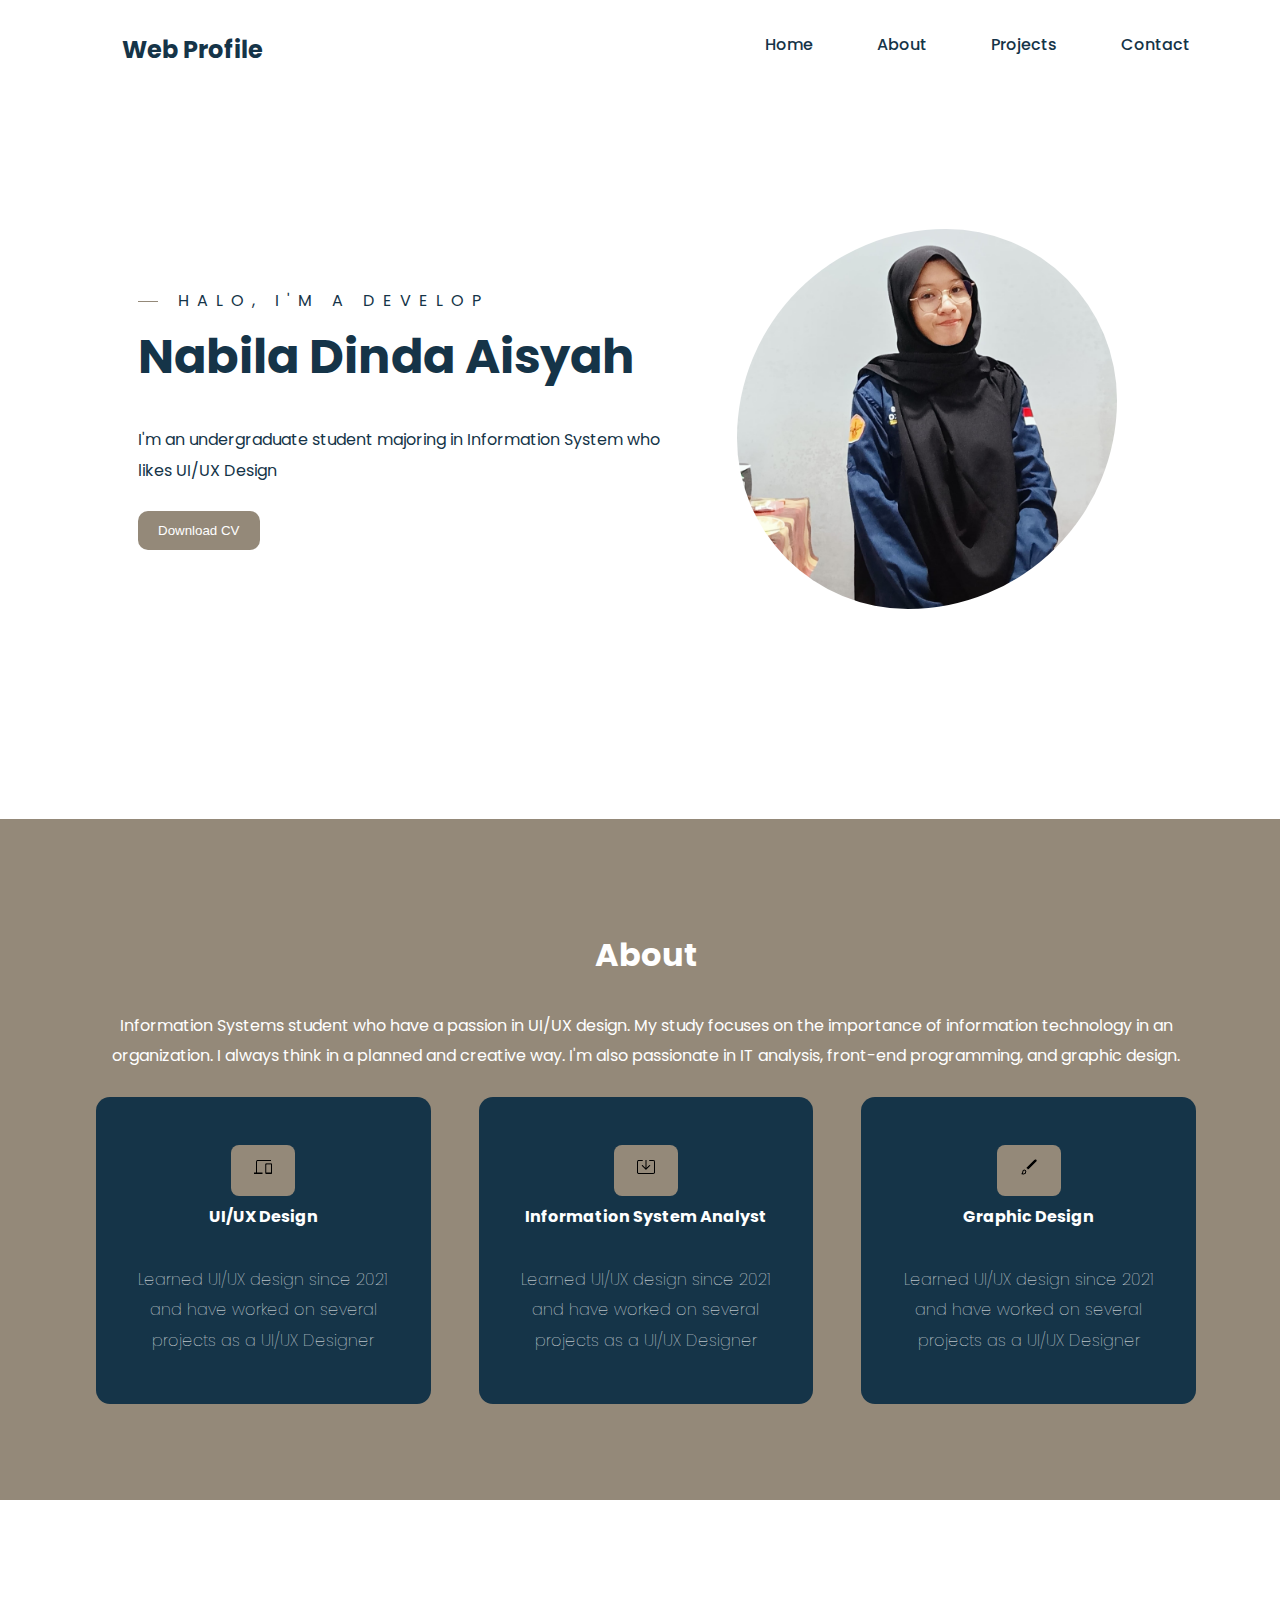
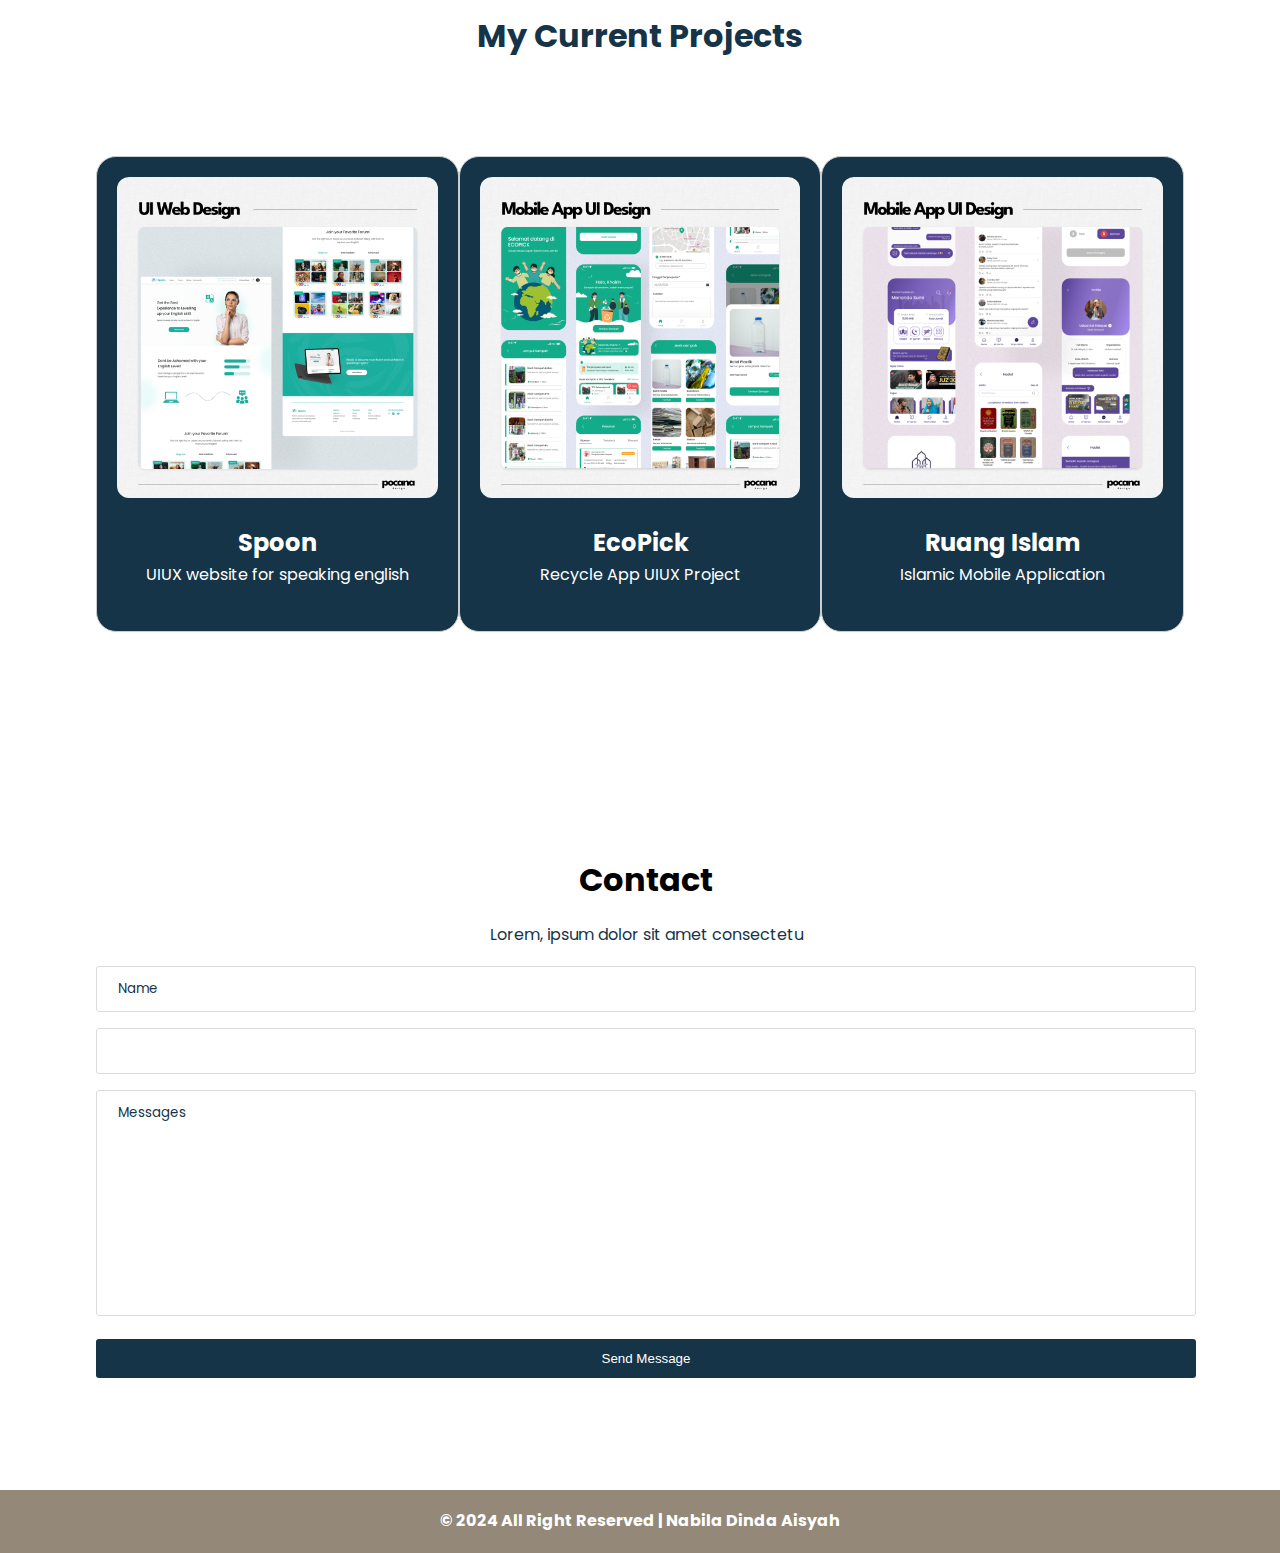
==== index.html @ 7f942146 "Initial commit" ====
<!DOCTYPE html>
<html lang="en">
  <head>
    <meta charset="UTF-8" />
    <meta name="viewport" content="width=device-width, initial-scale=1.0" />
    <title>Web Portofolio</title>
    <link rel="stylesheet" href="style.css" />
  </head>
  <body>
    <!-- Header -->
    <header>
      <div class="main-container">
        <div class="nav">
          <div class="logo">
            <a href="">Web Profile</a>
          </div>
          <nav>
            <ul>
              <li><a href="#home">Home</a></li>
              <li><a href="#about">About</a></li>
              <li><a href="#skills">Projects</a></li>
              <li><a href="#contact">Contact</a></li>
            </ul>
          </nav>
        </div>
        <section id="home">
          <div class="home-left">
            <h3 class="pre-tittle">
              Halo, I'm a <span id="typing-text"></span>
            </h3>
            <h1 class="home-name">Nabila Dinda Aisyah</h1>
            <p style="color: #153448">
              I'm an undergraduate student majoring in Information System who
              likes UI/UX Design
            </p>
            <br />
            <a href="assets/cv.pdf">
              <button class="btn">Download CV</button>
            </a>
          </div>
          <div class="home-right">
            <div class="image">
              <img src="assets/avatar.jpg" alt="avatar" />
            </div>
          </div>
        </section>
      </div>
    </header>

    <!-- End Of Header -->

    <!-- About -->
    <section id="about">
      <div class="main-container">
        <h1 class="section-title-about">About</h1>
        <p style="text-align: center">
          Information Systems student who have a passion in UI/UX design. My
          study focuses on the importance of information technology in an
          organization. I always think in a planned and creative way. I'm also
          passionate in IT analysis, front-end programming, and graphic design.
        </p>
        <br />

        <div class="grid-3">
          <!-- About 1 -->
          <div class="about">
            <div class="about-icon">
              <img src="assets/laptop.png" alt="uiux" />
            </div>
            <h4>UI/UX Design</h4>
            <p>
              Learned UI/UX design since 2021 and have worked on several
              projects as a UI/UX Designer
            </p>
          </div>

          <!-- About 2 -->
          <div class="about">
            <div class="about-icon">
              <img src="assets/sistem.png" alt="analyst" />
            </div>
            <h4>Information System Analyst</h4>
            <p>
              Learned UI/UX design since 2021 and have worked on several
              projects as a UI/UX Designer
            </p>
          </div>

          <!-- About 3 -->
          <div class="about">
            <div class="about-icon">
              <img src="assets/brush.png" alt="graphic desain" />
            </div>
            <h4>Graphic Design</h4>
            <p>
              Learned UI/UX design since 2021 and have worked on several
              projects as a UI/UX Designer
            </p>
          </div>
        </div>
      </div>
    </section>

    <!-- End Of About -->

    <!-- Projects -->
    <section id="skills">
        <h1 class="section-title-skill">My Current Projects</h1>
        <div class="container">
            <div class="card" id="card1">
              <img src="assets/2.png" alt="Project 1">
              <h2>Spoon</h2>
              <p>UIUX website for speaking english</p>
              
            </div>
            <div class="card" id="card2">
              <img src="assets/3.png" alt="Project 2">
              <h2>EcoPick</h2>
              <p>Recycle App UIUX Project</p>
            
            </div>
            <div class="card" id="card3">
              <img src="assets/4.png" alt="Project 3">
              <h2>Ruang Islam</h2>
              <p>Islamic Mobile Application</p>

            </div>
          </div>
    </section>

    <!-- End Of Projects -->

    <!-- Contact -->
    <section id="contact">
        <div class="contact main-container">
            <div style="text-align: center;" class="tulisan">
            <h1>Contact</h1>
            <p style="color: #153448;">Lorem, ipsum dolor sit amet consectetu</p>
        </div>
        <form class="contact-form">
            <div>
                <input type="text" name="name" placeholder="Name">
            </div>

            <div>
                <input type="email" name="email" id="email">
            </div>

            <div>
                <textarea name="messages" id="messages" cols="30" rows="10" placeholder="Messages"></textarea>
            </div>

            <div>
                <button class="btn-submit">
                    Send Message
                </button>
            </div>
        </form>

        </div>        
    </section>

    <footer>
        <p>&#169; 2024 All Right Reserved | Nabila Dinda Aisyah
        </p>
    </footer>
    <script src="script.js"></script>
    </body>
</html>
---- style.css ----
@import url('https://fonts.googleapis.com/css2?family=Poppins:wght@400;500;600;700&display=swap');
*{
    margin: 0;
    padding: 0;
    box-sizing: border-box;
}

body {
    font-family: "Poppins", sans-serif;
}

p {
 font-size: 1rem;
 line-height: 1.9rem;
 color: #153448;
}

a{
    text-decoration: none;
}

.main-container{
    width: 1100px;
    margin: 0 auto;

}

/* button */
.btn{
    font-weight: 500;
    padding: 12px 20px;
    background: #948979;
    color: #ffff;
    border: none;
    border-radius: 10px;
    cursor: pointer;
    transition: .4s;
}

.btn:hover{
    background: #153448;
}

/* tittle */

.pre-tittle{
    text-transform: uppercase;
    letter-spacing: 0.5rem;
    color: #153448;
    position: relative;
    padding-left: 40px;
    width: fit-content;
    font-weight: 400;
    font-size: 1rem;
}

.pre-tittle::before{
    content: "";
    width: 20px;
    height: 1px;
    background: #948979;
    position: absolute;
    left: 0;
    top: 50%;
}

#typing-text {
    border-right: 2px solid transparent; 
}

/* logo n nav */

.nav{
    display: flex;
    justify-content: space-between;
    padding: 2rem 0;
    transition: 0.2s ease-in-out;
    -webkit-transition: 0.2s ease-in-out;
    -moz-transition: 0.2s ease-in-out;
    -ms-transition: 0.2s ease-in-out;
    -o-transition: 0.2s ease-in-out;
}

.nav ul{
    list-style:none;
    display: flex;
    gap: 4rem;
}



.nav ul li a{
    color: #153448;
    font-weight: 500;
}

.nav ul li a:hover{
    color: #948979;
}

.logo{
    display: flex;
    align-items: center;
    font-weight: 700;
    font-size: 1.5rem;
    margin-left: 2rem;
}

.logo a{
    color:#153448;
}

/* home */

#home{
    height: 720px;
    display: grid;
    grid-template-columns: 1fr 1fr;
    align-items: center;
}

.home-name{
    font-size: 3rem;
    font-weight: 700;
    margin: 0.5rem 0 1rem;
    color: #153448;
}

.home-right{
    display: flex;
    justify-content: center;
}

/* Image */

.featured-image{
    display: flex;
    justify-content: right;
    align-content: center;
    min-height: 80vh;
    width: 50%;
}
.image{
    margin: auto 0;
    width: 380px;
    height: 380px;
    border-radius: 55% 45% 55% 45%;
    overflow: hidden;
    animation: imgFloat 7s ease-in-out infinite;
}
.image img{
    width: 380px;
    height: 380px;
    object-fit: cover;
}

section{
    padding-left: 3rem;
    padding-bottom: 5rem;
}

/* About */
.main-container p{
    color: #fff;
    padding-top: 1rem;
}

.main-container h1{
    margin-bottom: 1rem;
}

#about{
    background-color: #948979;
    padding: 6rem;
}

.section-title-about{
    color: #fff;
    text-align: center;
    margin: 1rem 0 4rem;
}

.about p{
    color: #fff;
    font-weight: 100;
}

.about{
    padding: 3rem 2rem;
    text-align: center;
    background: #153448;
    border-radius: 14px;
}

.about:hover {
    transform: scale(1.05);
}

.about h4{
    color: white;
    padding-bottom: 12px;
    margin: 0.5rem 0;
}

.about-icon{
    background-color: #948979;
    width: fit-content;
    margin: 0 auto;
    padding: 10px 20px;
    border-radius: 8px;
}

/* Layout */

.grid-3{
    display: grid;
    grid-template-columns: repeat(auto-fit, minmax(250px, 1fr));
    gap: 3rem;
}

/* Projects */

#skills{
    padding: 6rem;
    background-color: #fff;
}

.section-title-skill{
    text-align: center;
    margin: 1rem 0 4rem;
    color: #153448;
}

.section-title-skill:hover{
    color: #948979;
}

/* container */
.container {
    display: flex;
    justify-content: space-around;
    align-items: center;
    height: 60vh;
}

.card {
    width: 400px;
    padding: 20px;
    border: 1px solid #ccc;
    border-radius: 20px;
    text-align: center;
    transition: transform 0.3s ease;
    background: #153448;
    -webkit-border-radius: 20px;
    -moz-border-radius: 20px;
    -ms-border-radius: 20px;
    -o-border-radius: 20px;
}

.card:hover {
    transform: scale(1.05);
}

.card img {
    border-radius: 12px;
    max-width: 100%;
    height: auto;
}

.card h2{
    color: white;
    padding-top: 20px;
}

.card p{
    color: white;
    padding-bottom: 20px;
}

/* contact */

#contact{
    padding: 6rem;
}

.contact-form div{
    margin-bottom: 1rem;
}

.tulisan h1 {
    margin: 0;
}

.tulisan p{
    margin-bottom: 1rem;
}

.contact-form input,
.contact-form textarea {
    width: 100%;
    padding: 0.75rem 1.3rem;
    font-family: "Poppins", sans-serif;
    background: white;
    border: 1px solid gainsboro;
    border-radius: 3px;
    -webkit-border-radius: 3px;
    -moz-border-radius: 3px;
    -ms-border-radius: 3px;
    -o-border-radius: 3px;
    resize: none;
}

.contact-form input::placeholder,
.contact-form textarea::placeholder {
    color: #153448;
}

.contact-form input:focus,
.contact-form textarea:focus {
    outline: none;
    border: 1px solid #948979;
}

.btn-submit {
    width: 100%;
    padding: 0.75rem 1.3rem;
    background-color: #153448;
    color: white;
    border: none;
    border-radius: 3px;
    cursor: pointer;
    transition: 0.2s ease-in-out;
    -webkit-border-radius: 3px;
    -moz-border-radius: 3px;
    -ms-border-radius: 3px;
    -o-border-radius: 3px;
}

.btn-submit:hover {
    background-color: #948979;
}

/* footer */

footer {
    margin-bottom: 0;
    padding: 1rem 0;
    background: #948979;
}


footer p{
    text-align: center;
    font-weight: 700;
    color: white;
}
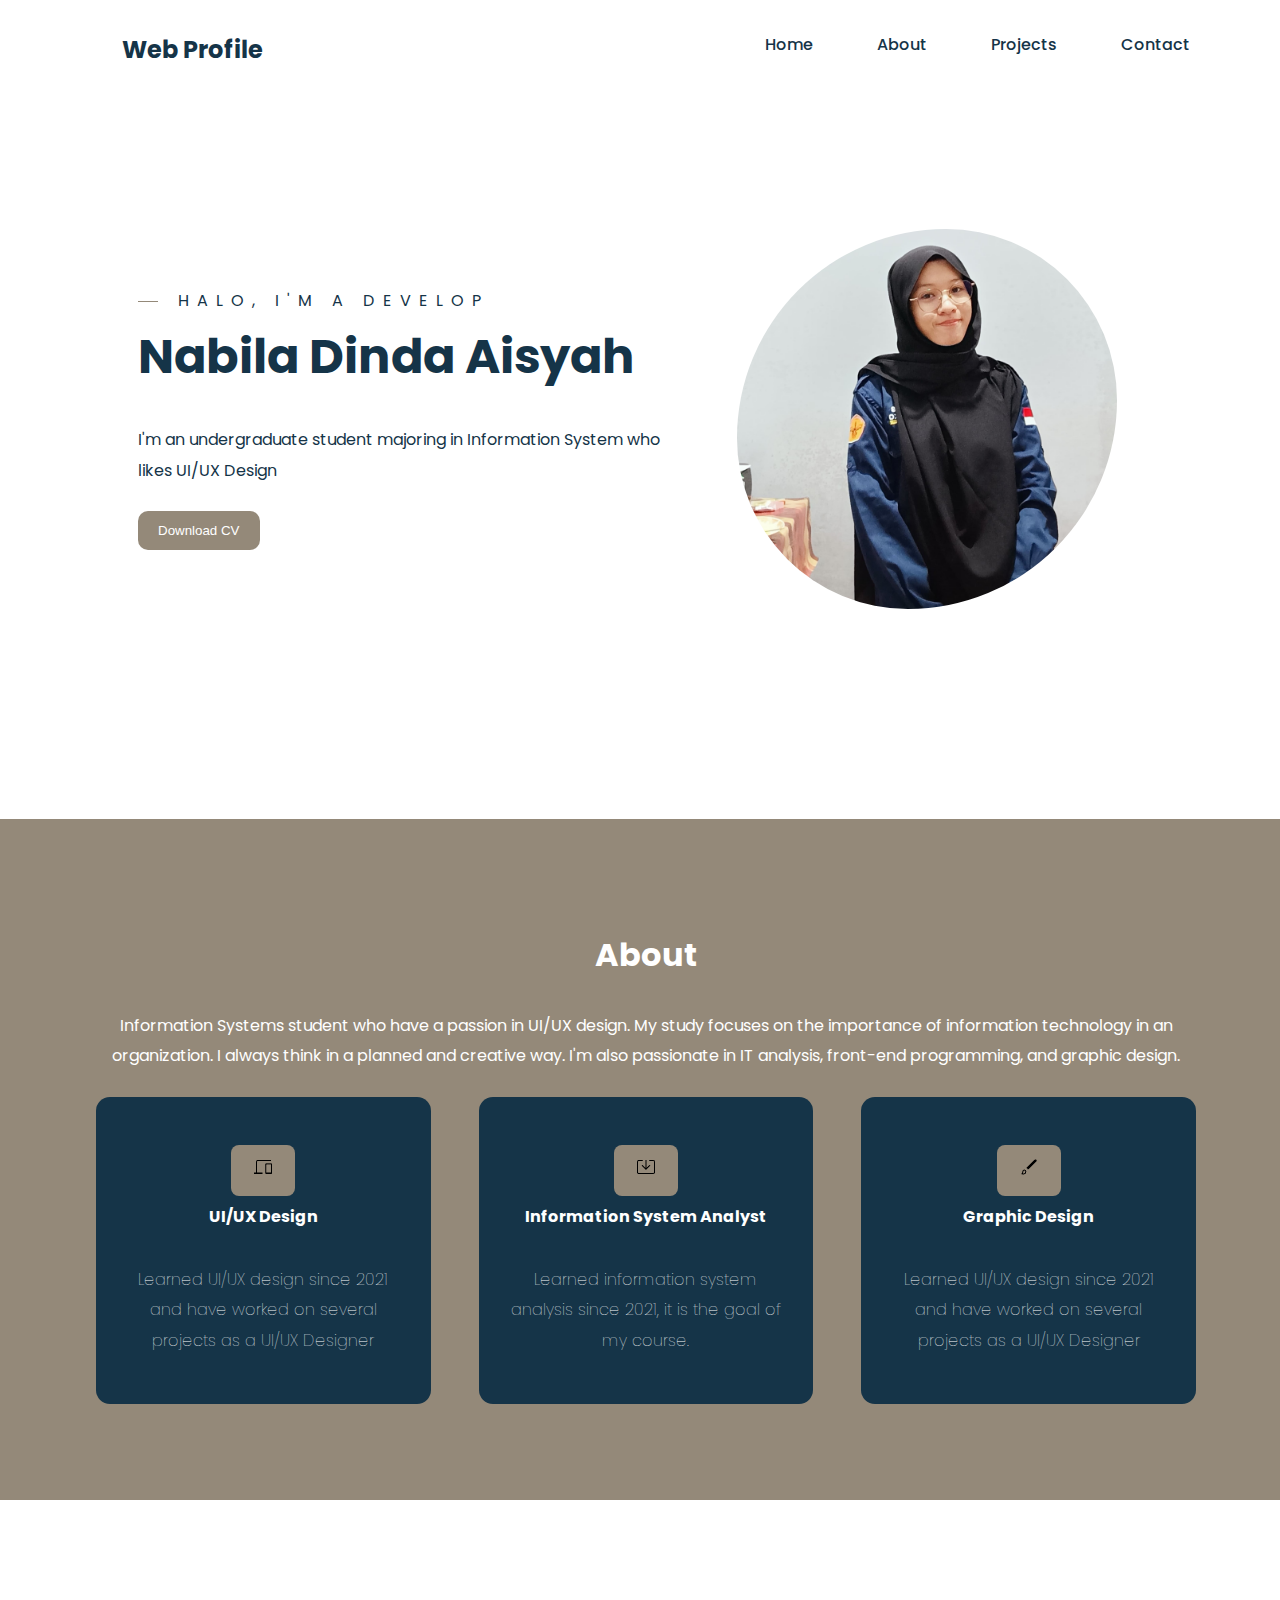
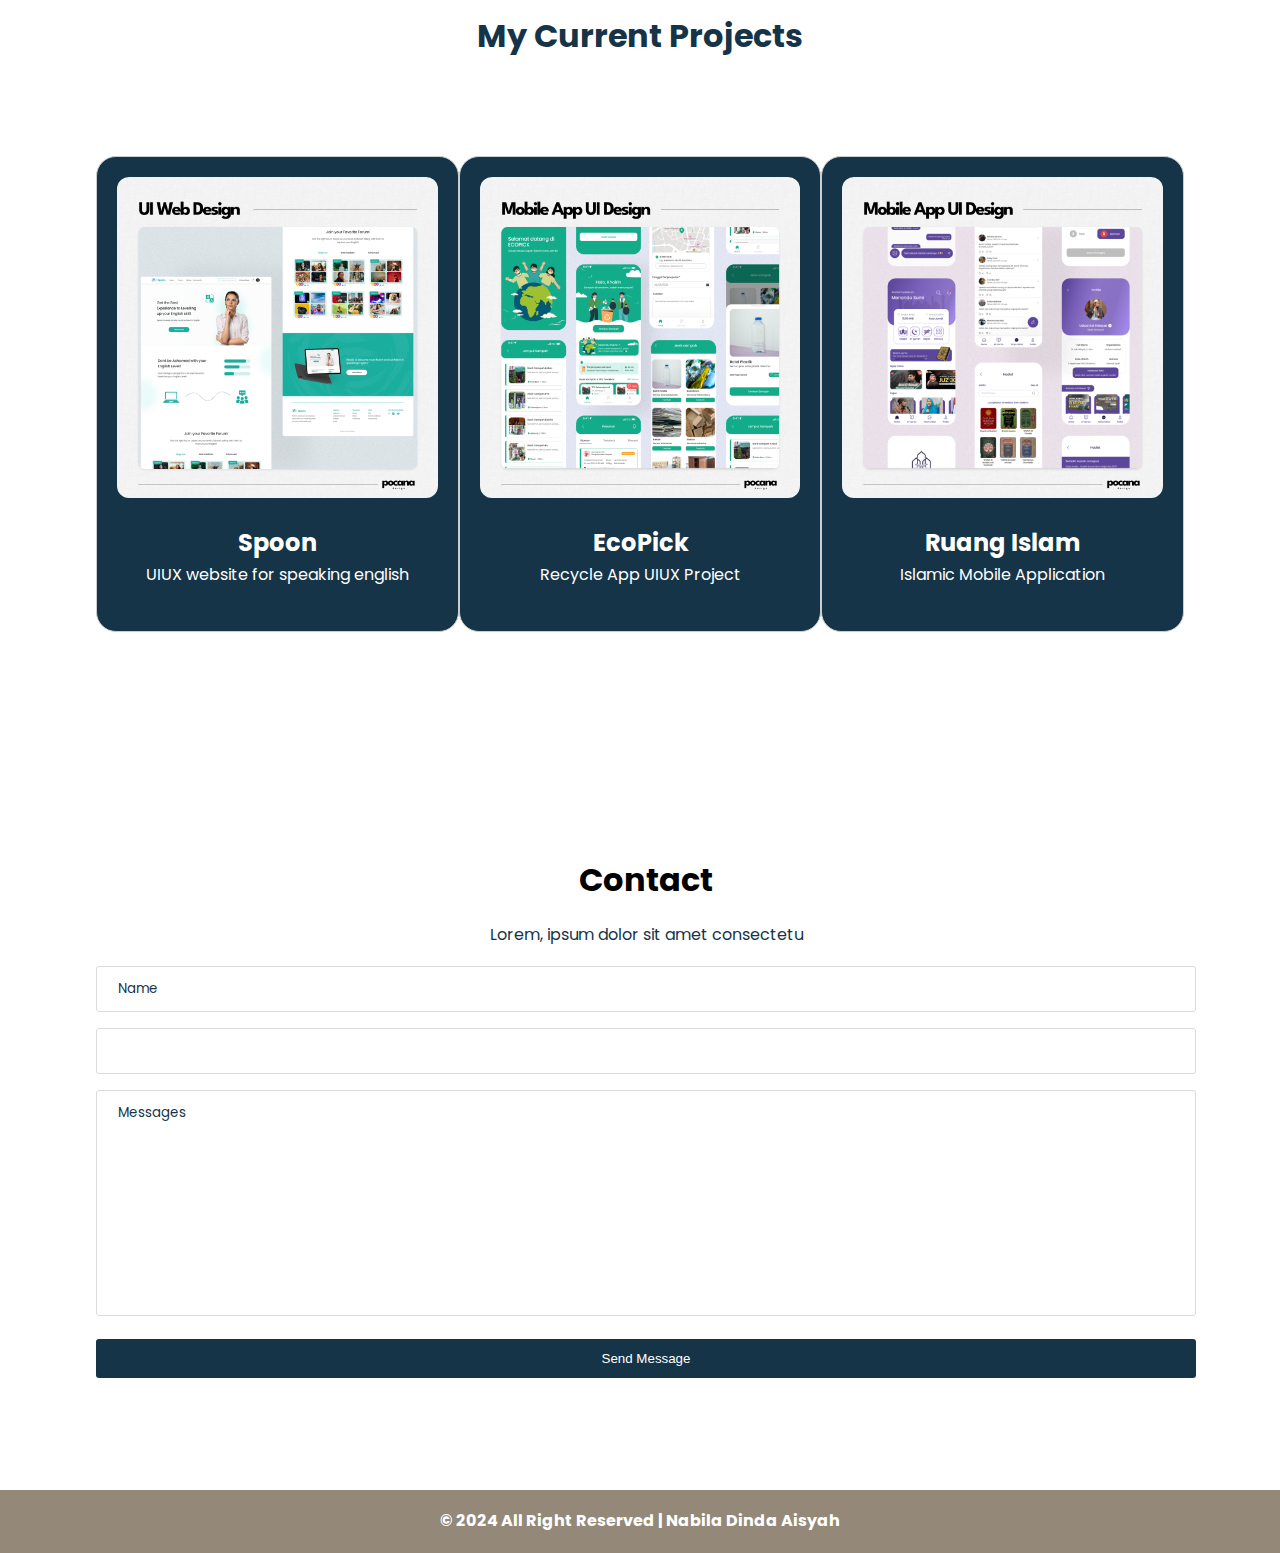
==== commit e0b0fd11: "ubah detail" ====
--- a/index.html
+++ b/index.html
@@ -81,8 +81,7 @@
             </div>
             <h4>Information System Analyst</h4>
             <p>
-              Learned UI/UX design since 2021 and have worked on several
-              projects as a UI/UX Designer
+              Learned information system analysis since 2021, it is the goal of my course.
             </p>
           </div>
 
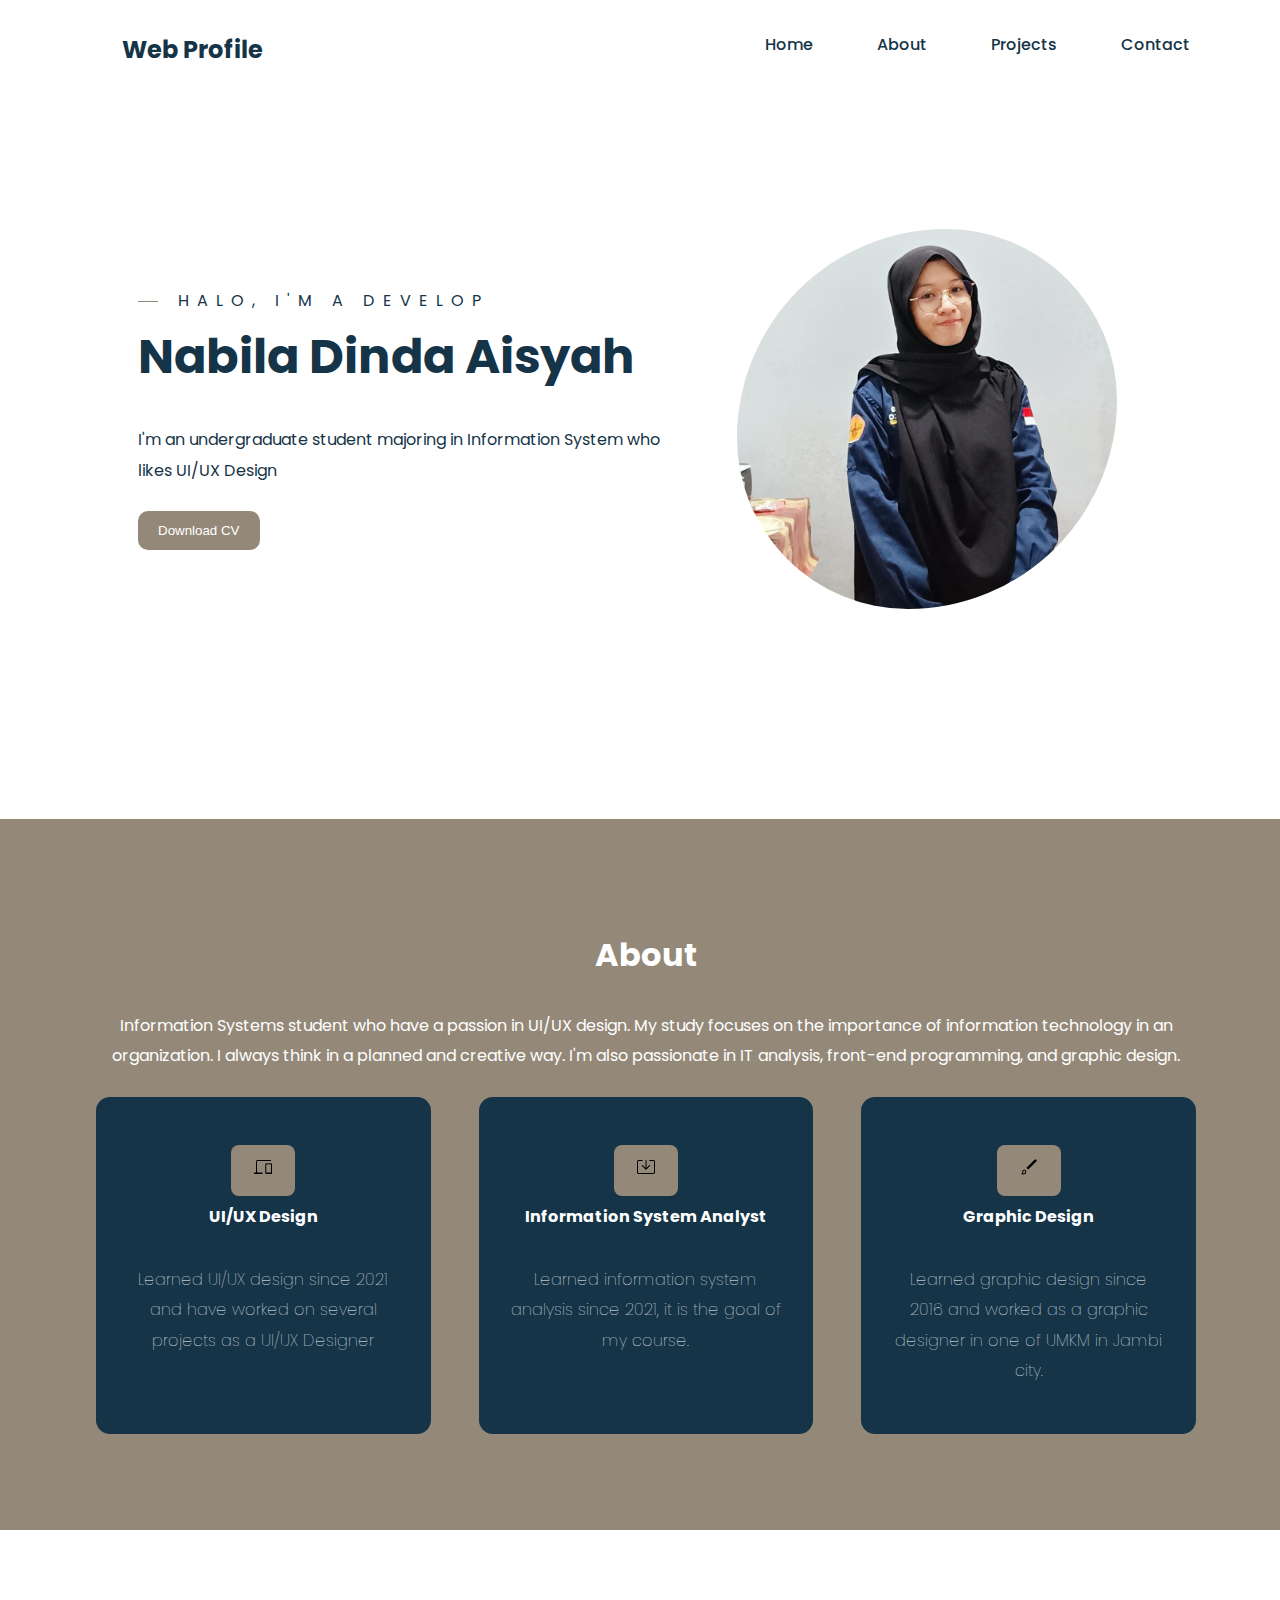
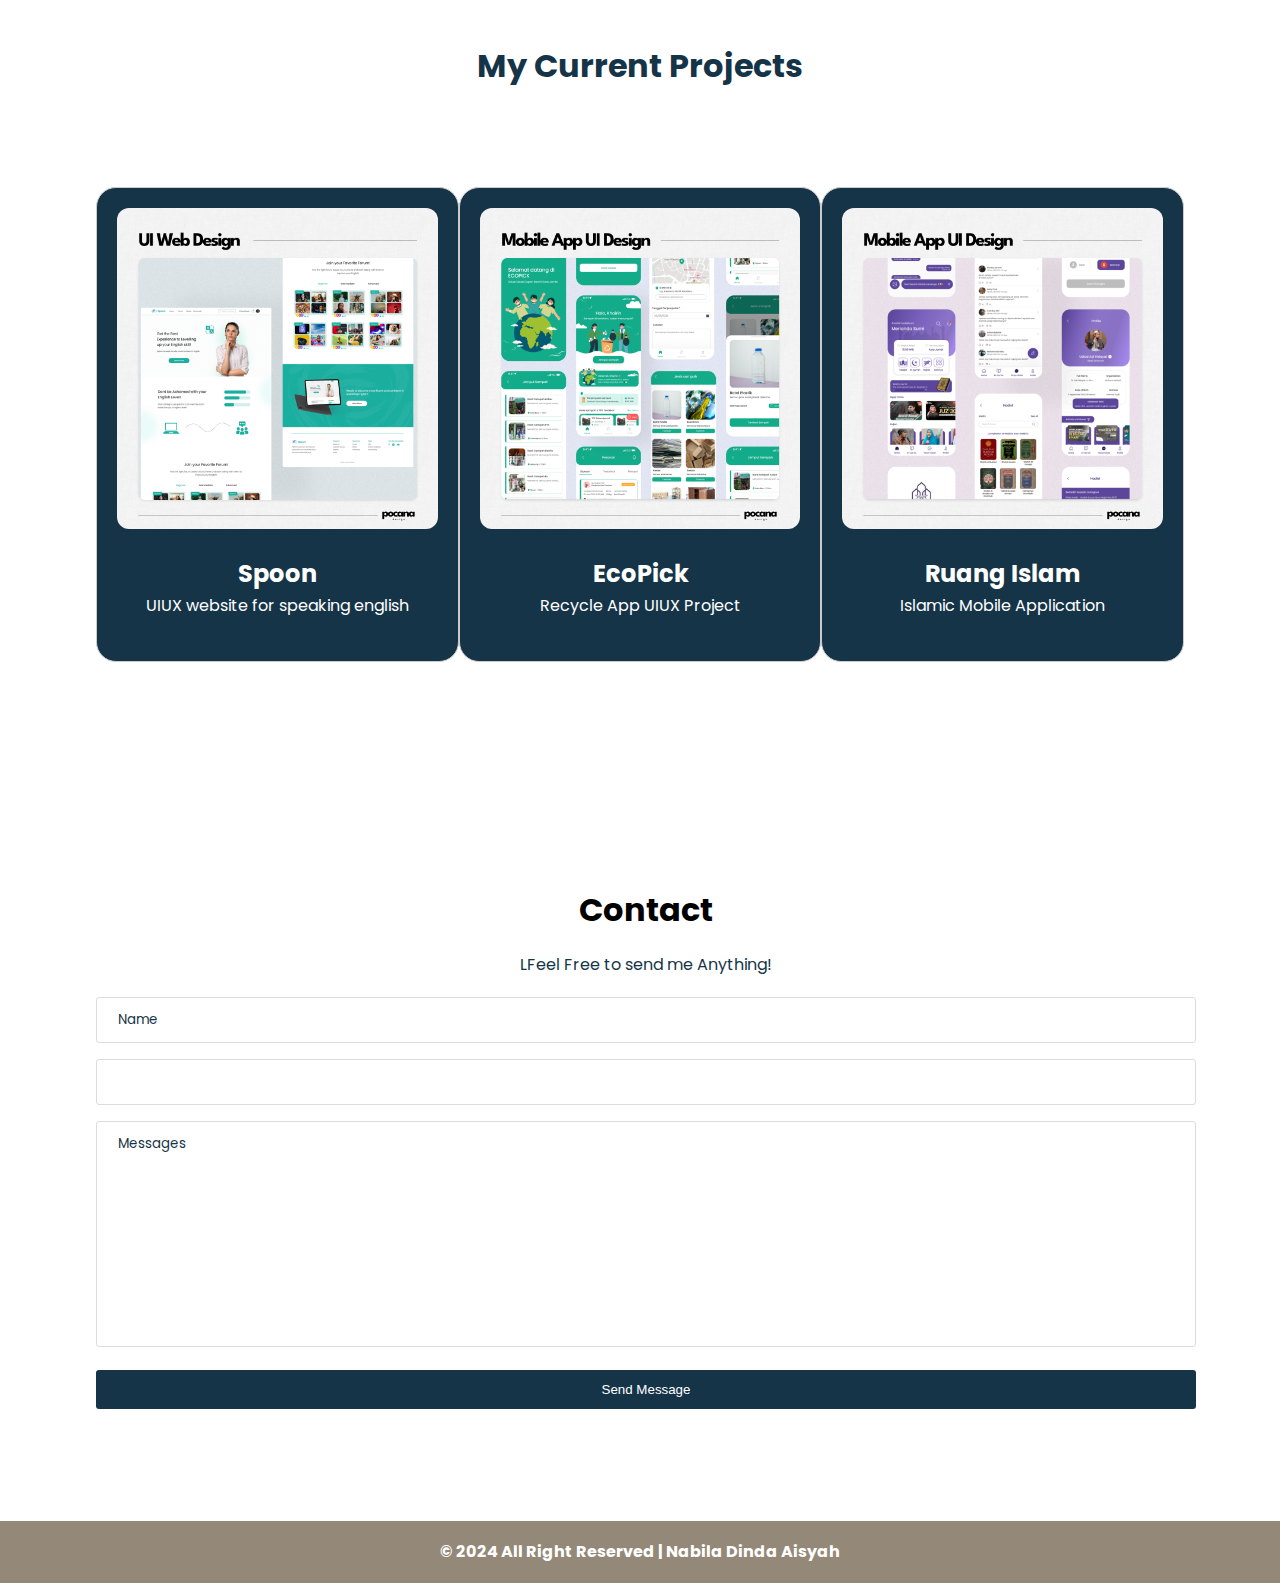
==== commit d1fef227: "ubah detail lagi dan lorem" ====
--- a/index.html
+++ b/index.html
@@ -92,8 +92,7 @@
             </div>
             <h4>Graphic Design</h4>
             <p>
-              Learned UI/UX design since 2021 and have worked on several
-              projects as a UI/UX Designer
+              Learned graphic design since 2016 and worked as a graphic designer in one of UMKM in Jambi city.
             </p>
           </div>
         </div>
@@ -134,7 +133,7 @@
         <div class="contact main-container">
             <div style="text-align: center;" class="tulisan">
             <h1>Contact</h1>
-            <p style="color: #153448;">Lorem, ipsum dolor sit amet consectetu</p>
+            <p style="color: #153448;">LFeel Free to send me Anything!</p>
         </div>
         <form class="contact-form">
             <div>
